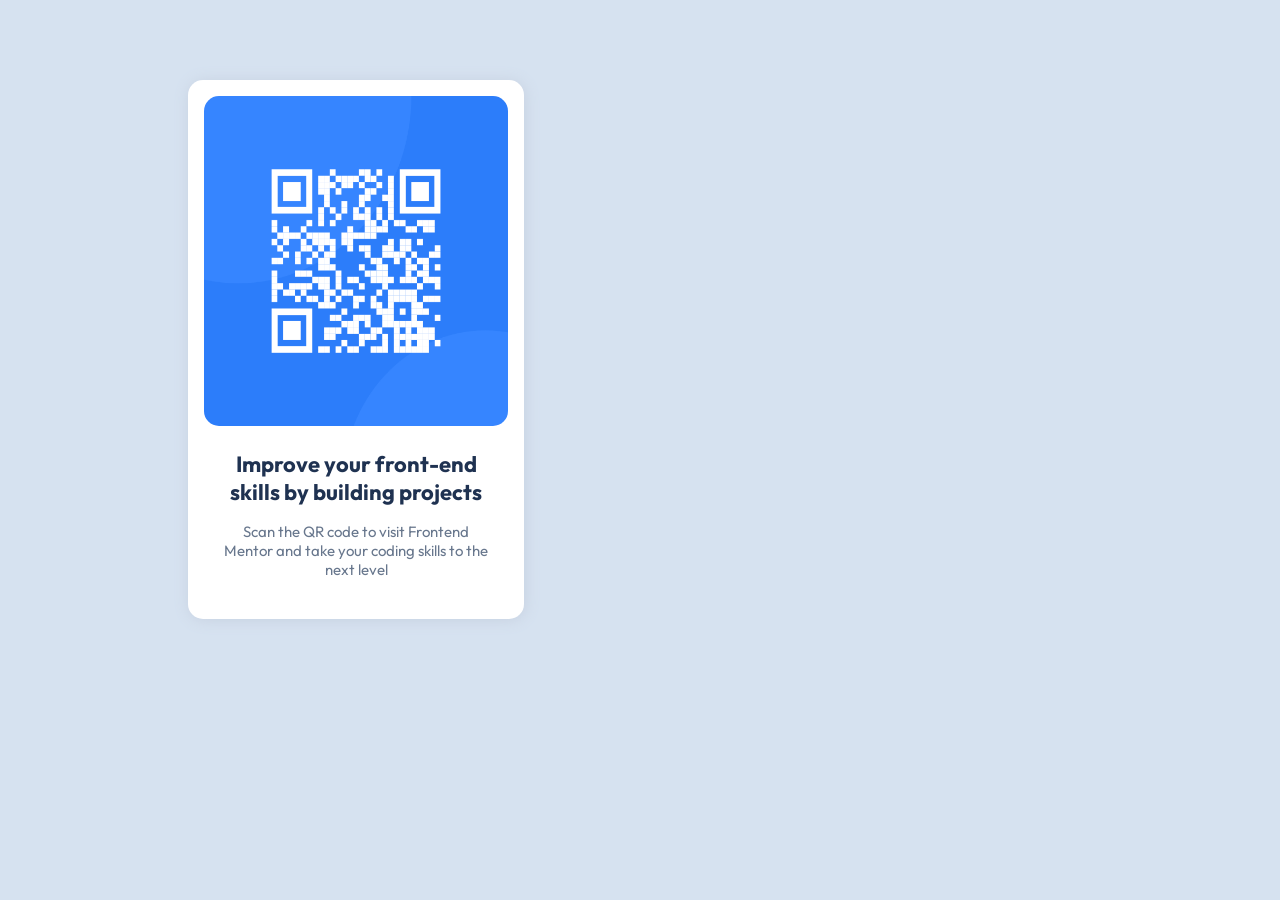
==== index.html @ 4c36acf2 "corrigindo pastas" ====
<!doctype html>
<html lang="pt-br">
  <head>
    <meta charset="UTF-8" />
    <meta name="viewport" content="width=device-width, initial-scale=1.0" />
    <link rel="stylesheet" href="styles.css" />
    <link rel="icon" type="image/x-icon" href="./images/favicon-32x32.png" />
    <title>QR Code</title>
  </head>
  <body>
    <section>
      <div class="card">
        <img alt="QR CODE em fundo azul" src="./images/image-qr-code.png" />
        <h1>Improve your front-end skills by building projects</h1>
        <p>
          Scan the QR code to visit Frontend Mentor and take your coding skills
          to the next level
        </p>
      </div>
    </section>
  </body>
</html>
---- styles.css ----
@import url('https://fonts.googleapis.com/css2?family=Outfit:wght@100..900&display=swap');


body {
    background-color: #d6e2f0;
}

.card{ 
    background-color: white;
    padding: 20px;
    display: flex;
    flex-direction: column; 
    padding: 16px 16px 40px 16px;
    border-radius: 15px; 
    justify-content: center;
    justify-self: center;
    align-items: center;
    height: 483px;
    width: 304px;
    margin: 80px 180px;
    box-shadow:   1px 1px 15px    #c7d1e0;
}
img { 

  width: 100%;
  height: 100%; 
  border-radius: 15px;
  padding: 0;
  margin-bottom: 24px;
}


h1 {
    font-family: "Outfit";
    font-weight: 700;
    color: #1f3251;
    font-size: 22px;
    text-align: center; 
    padding: 0px;
    margin:0 16px 16px 16px;
}

p {
    font-family: "Outfit";
    font-weight: 400;
    font-size: 15px;
    color: #68778d;
    text-align: center; 
    margin:0 16px  0 16px;
}
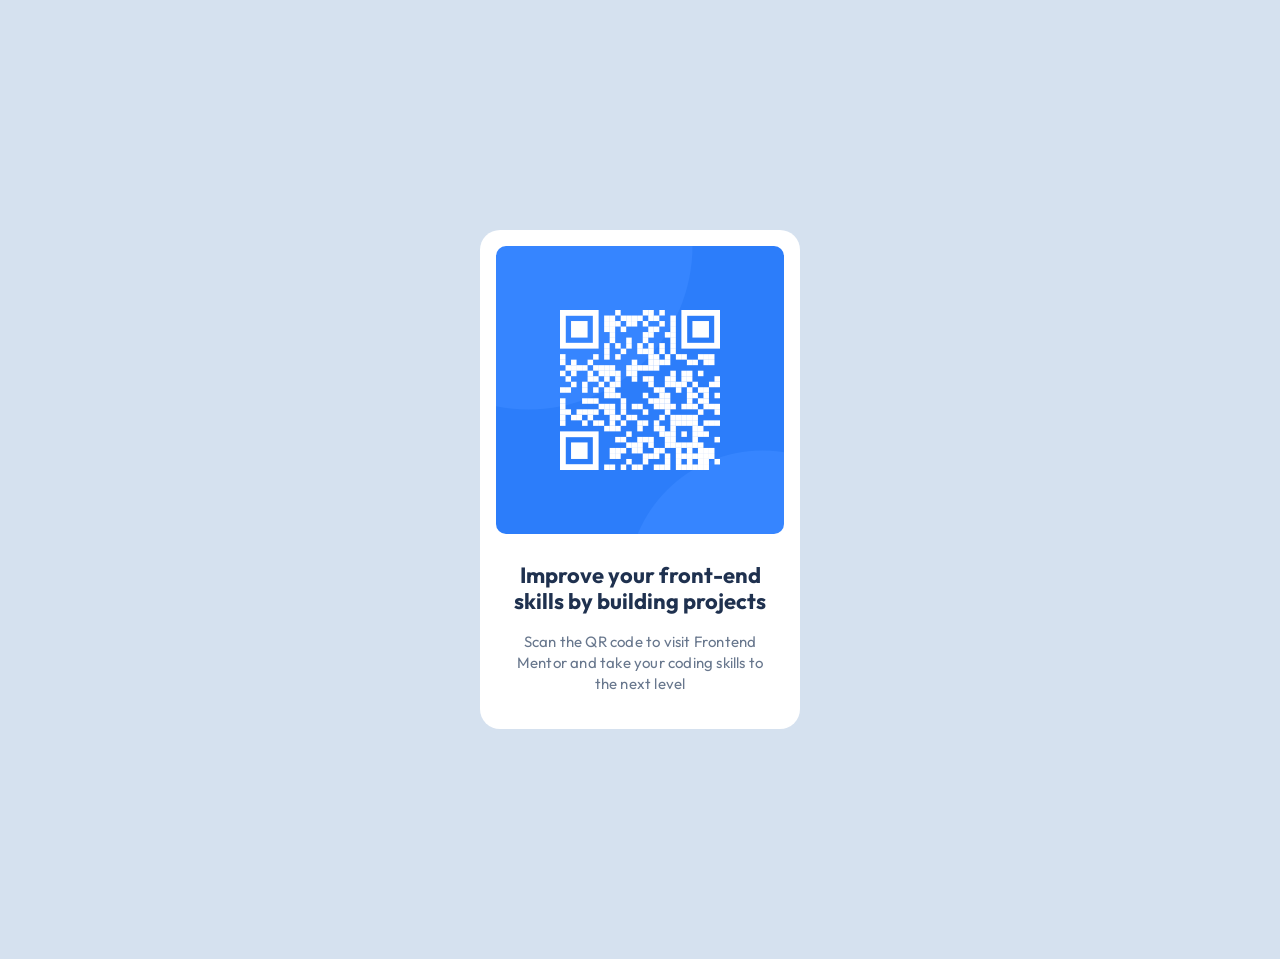
==== commit 9f4e576a: "corrigindo css e adicionand responsividade para telas pequenas" ====
--- a/index.html
+++ b/index.html
@@ -4,6 +4,12 @@
     <meta charset="UTF-8" />
     <meta name="viewport" content="width=device-width, initial-scale=1.0" />
     <link rel="stylesheet" href="styles.css" />
+    <link rel="preconnect" href="https://fonts.googleapis.com" />
+    <link rel="preconnect" href="https://fonts.gstatic.com" crossorigin />
+    <link
+      href="https://fonts.googleapis.com/css2?family=Outfit:wght@100..900&display=swap"
+      rel="stylesheet"
+    />
     <link rel="icon" type="image/x-icon" href="./images/favicon-32x32.png" />
     <title>QR Code</title>
   </head>
--- a/styles.css
+++ b/styles.css
@@ -1,50 +1,57 @@
-@import url('https://fonts.googleapis.com/css2?family=Outfit:wght@100..900&display=swap');
-
-
-body {
-    background-color: #d6e2f0;
+* {
+  margin: 0;
+  padding: 0;
+  box-sizing: border-box;
+  font-family: "Outfit", sans-serif;
 }
 
-.card{ 
-    background-color: white;
-    padding: 20px;
-    display: flex;
-    flex-direction: column; 
-    padding: 16px 16px 40px 16px;
-    border-radius: 15px; 
-    justify-content: center;
-    justify-self: center;
-    align-items: center;
-    height: 483px;
-    width: 304px;
-    margin: 80px 180px;
-    box-shadow:   1px 1px 15px    #c7d1e0;
-}
-img { 
+:root {
+  --primary-background: #d5e1ef;
+  --card-background: #ffffff;
 
-  width: 100%;
-  height: 100%; 
-  border-radius: 15px;
-  padding: 0;
-  margin-bottom: 24px;
+  --title-primary-color: #1f314f;
+  --text-primary-color: #68778d;
 }
 
-
+@media (max-width: 1440px) {
+}
+body {
+  background-color: var(--primary-background);
+}
+.card {
+  background-color: var(--card-background);
+  margin: 230px auto;
+  padding: 16px 16px 40px;
+  height: 499px;
+  width: 320px;
+  border-radius: 20px;
+}
+img {
+  height: 288px;
+  width: auto;
+  border-radius: 10px;
+}
 h1 {
-    font-family: "Outfit";
-    font-weight: 700;
-    color: #1f3251;
-    font-size: 22px;
-    text-align: center; 
-    padding: 0px;
-    margin:0 16px 16px 16px;
+  font-size: 22px;
+  font-weight: bold;
+  color: var(--title-primary-color);
+  line-height: 120%;
+  letter-spacing: 0;
+  margin: 24px 16px 0 16px;
+  text-align: center;
 }
 
 p {
-    font-family: "Outfit";
-    font-weight: 400;
-    font-size: 15px;
-    color: #68778d;
-    text-align: center; 
-    margin:0 16px  0 16px;
-}+  font-size: 15px;
+  color: var(--text-primary-color);
+  line-height: 140%;
+  letter-spacing: 0.2px;
+  text-align: center;
+  margin: 16px 16px 0 16px;
+}
+
+@media (max-width: 376px) {
+   .card{
+    margin: 156px auto;
+   }
+}
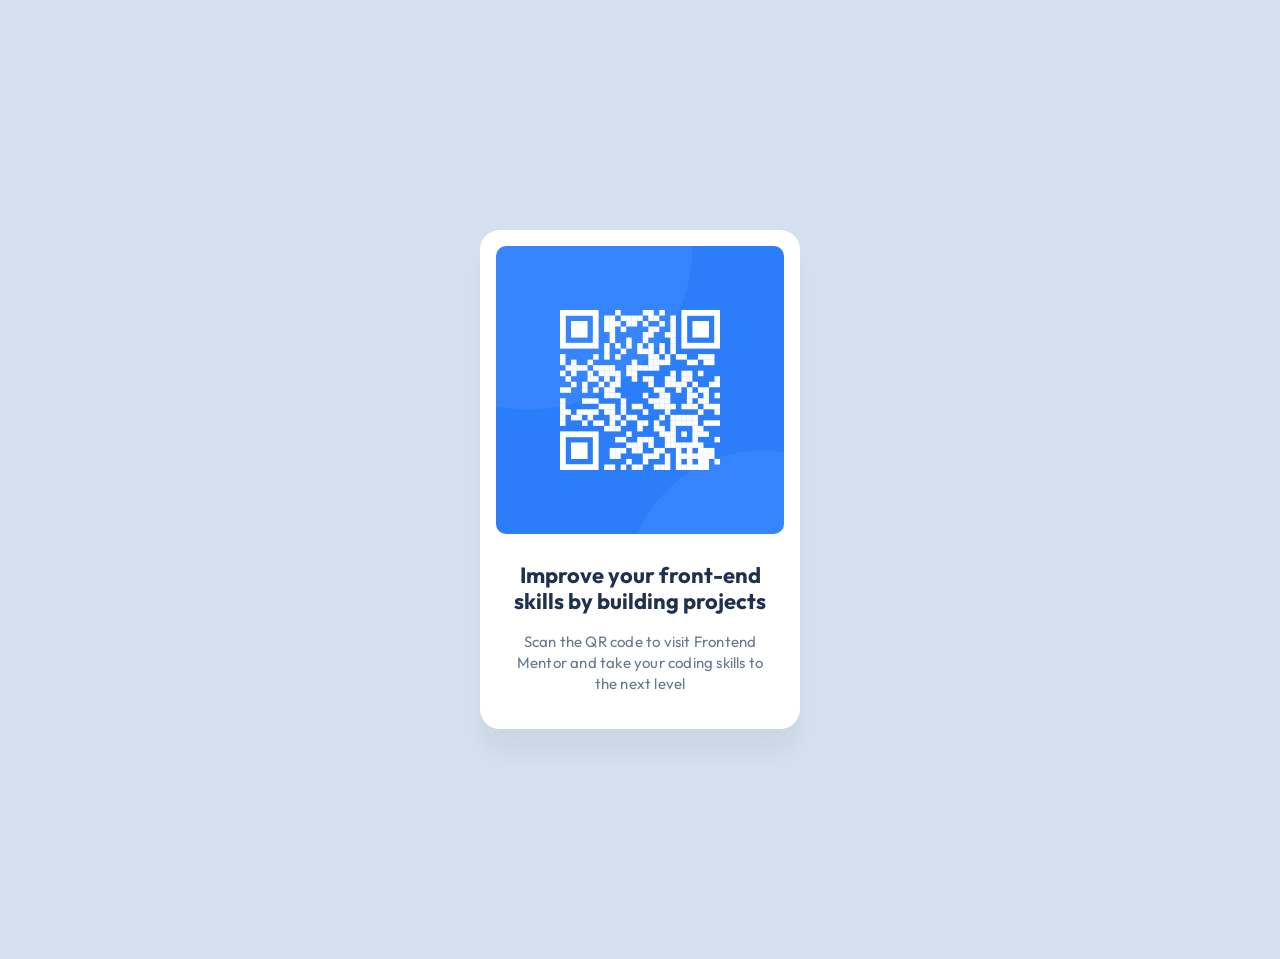
==== commit e71b0e2b: "adicao de aria label para acessibilidade" ====
--- a/index.html
+++ b/index.html
@@ -14,15 +14,18 @@
     <title>QR Code</title>
   </head>
   <body>
-    <section>
+    <main aria-labelledby="qr-title">
       <div class="card">
-        <img alt="QR CODE em fundo azul" src="./images/image-qr-code.png" />
+        <img
+          alt="QR Code para acessar o Frontend Mentor"
+          src="./images/image-qr-code.png"
+        />
         <h1>Improve your front-end skills by building projects</h1>
         <p>
           Scan the QR code to visit Frontend Mentor and take your coding skills
           to the next level
         </p>
       </div>
-    </section>
+    </main>
   </body>
 </html>
--- a/styles.css
+++ b/styles.css
@@ -25,6 +25,7 @@
   height: 499px;
   width: 320px;
   border-radius: 20px;
+  box-shadow: 0 25px 25px 0 rgba(0, 0, 0, 0.0477);
 }
 img {
   height: 288px;
@@ -51,7 +52,7 @@
 }
 
 @media (max-width: 376px) {
-   .card{
+  .card {
     margin: 156px auto;
-   }
+  }
 }
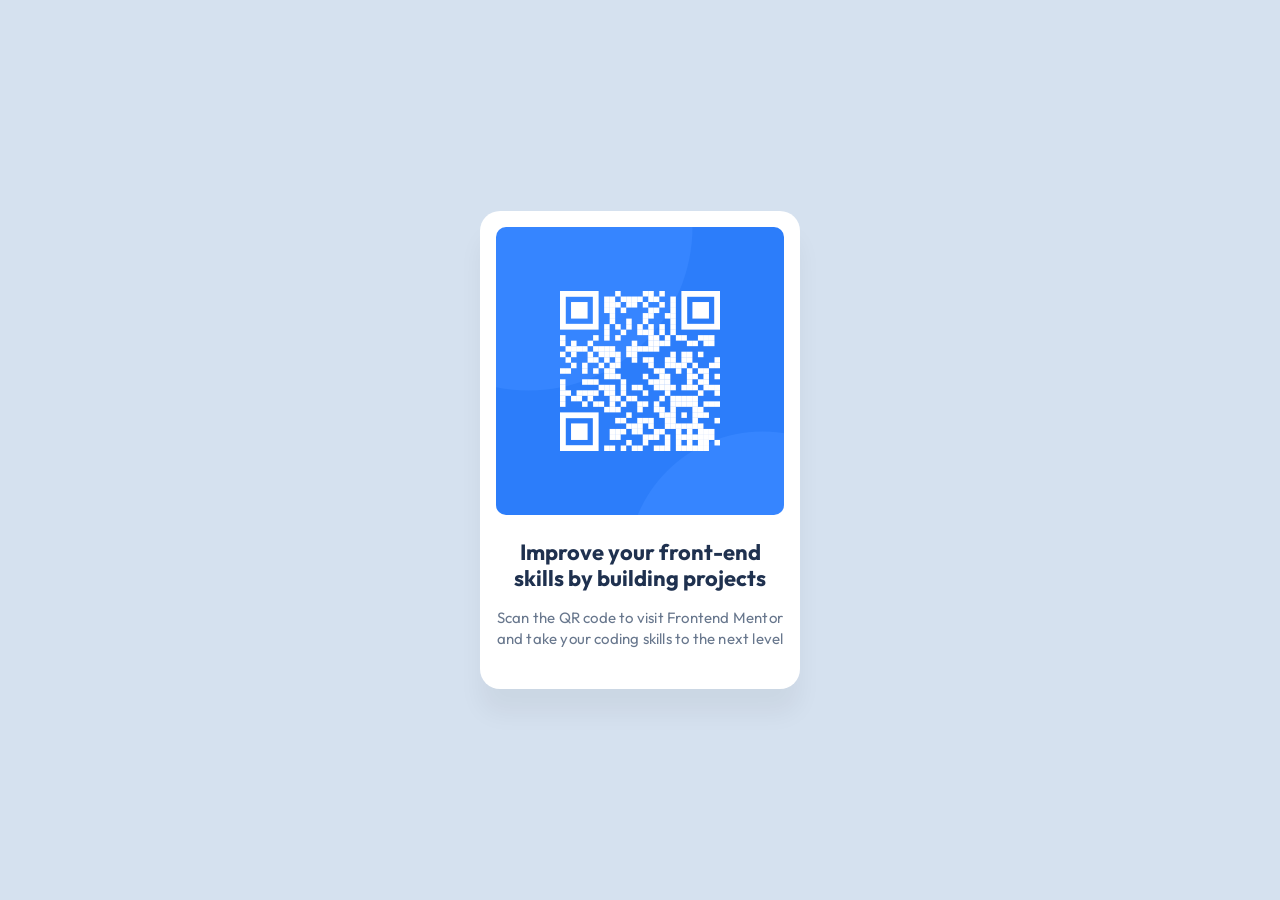
==== commit 346a0d1c: "treinando com flexbox" ====
--- a/index.html
+++ b/index.html
@@ -14,12 +14,12 @@
     <title>QR Code</title>
   </head>
   <body>
-    <main aria-labelledby="qr-title">
-      <div class="card">
-        <img
-          alt="QR Code para acessar o Frontend Mentor"
-          src="./images/image-qr-code.png"
-        />
+    <main aria-labelledby="qr-title" class="card">
+      <img
+        alt="QR Code para acessar o Frontend Mentor"
+        src="./images/image-qr-code.png"
+      />
+      <div class="content">
         <h1>Improve your front-end skills by building projects</h1>
         <p>
           Scan the QR code to visit Frontend Mentor and take your coding skills
--- a/styles.css
+++ b/styles.css
@@ -13,46 +13,47 @@
   --text-primary-color: #68778d;
 }
 
-@media (max-width: 1440px) {
-}
 body {
   background-color: var(--primary-background);
+  display: flex;
+  justify-content: center;
+  align-items: center;
+  height: 100vh;
+  justify-content: center;
+  text-align: center;
 }
 .card {
   background-color: var(--card-background);
-  margin: 230px auto;
-  padding: 16px 16px 40px;
-  height: 499px;
-  width: 320px;
   border-radius: 20px;
   box-shadow: 0 25px 25px 0 rgba(0, 0, 0, 0.0477);
+  max-width: 320px;
+  max-height: 499px;
+  padding: 16px 16px 40px 16px;
 }
-img {
-  height: 288px;
-  width: auto;
+
+.card img {
+  width: 100%;
   border-radius: 10px;
+  display: block;
 }
-h1 {
+.card .content {
+  margin-top: 24px;
+  padding: 0px´16px 40px 16px;
+  display: flex;
+  flex-direction: column;
+  gap: 16px;
+}
+.card h1 {
   font-size: 22px;
   font-weight: bold;
   color: var(--title-primary-color);
   line-height: 120%;
   letter-spacing: 0;
-  margin: 24px 16px 0 16px;
-  text-align: center;
 }
 
-p {
+.card p {
   font-size: 15px;
   color: var(--text-primary-color);
   line-height: 140%;
   letter-spacing: 0.2px;
-  text-align: center;
-  margin: 16px 16px 0 16px;
 }
-
-@media (max-width: 376px) {
-  .card {
-    margin: 156px auto;
-  }
-}
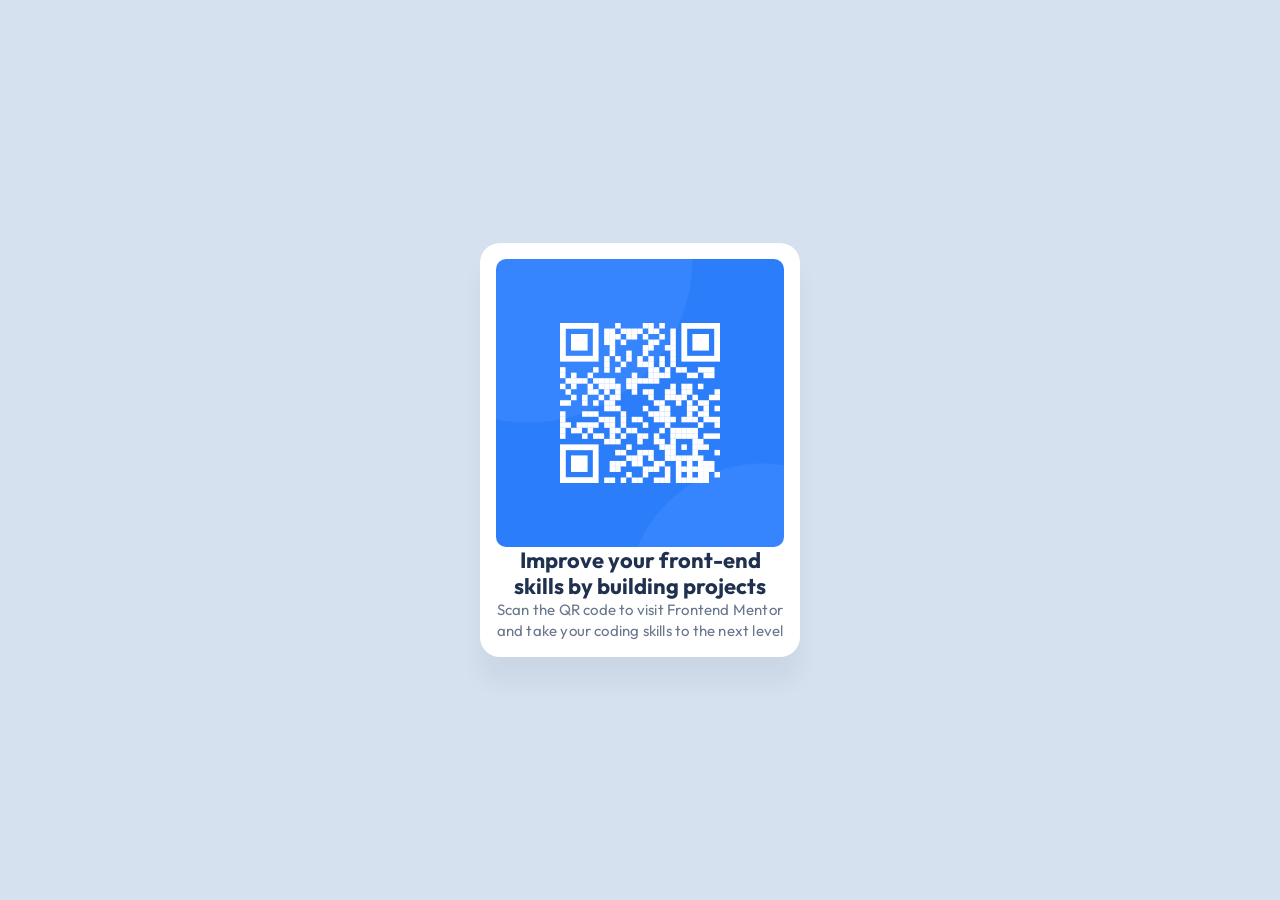
==== commit 6b43025d: "teste flex" ====
--- a/index.html
+++ b/index.html
@@ -13,6 +13,7 @@
     <link rel="icon" type="image/x-icon" href="./images/favicon-32x32.png" />
     <title>QR Code</title>
   </head>
+
   <body>
     <main aria-labelledby="qr-title" class="card">
       <img
--- a/styles.css
+++ b/styles.css
@@ -11,49 +11,47 @@
 
   --title-primary-color: #1f314f;
   --text-primary-color: #68778d;
-}
-
+} 
+ 
 body {
   background-color: var(--primary-background);
   display: flex;
   justify-content: center;
   align-items: center;
   height: 100vh;
-  justify-content: center;
-  text-align: center;
 }
 .card {
-  background-color: var(--card-background);
+  background-color: var(--card-background); 
   border-radius: 20px;
   box-shadow: 0 25px 25px 0 rgba(0, 0, 0, 0.0477);
   max-width: 320px;
   max-height: 499px;
-  padding: 16px 16px 40px 16px;
+  text-align: center; 
+  padding: 16px;
 }
-
-.card img {
+.card img { 
   width: 100%;
+  margin: 0 auto;
   border-radius: 10px;
   display: block;
 }
-.card .content {
-  margin-top: 24px;
-  padding: 0px´16px 40px 16px;
-  display: flex;
-  flex-direction: column;
-  gap: 16px;
-}
-.card h1 {
+h1 {
   font-size: 22px;
   font-weight: bold;
   color: var(--title-primary-color);
   line-height: 120%;
-  letter-spacing: 0;
+  letter-spacing: 0; 
 }
 
 .card p {
   font-size: 15px;
   color: var(--text-primary-color);
   line-height: 140%;
-  letter-spacing: 0.2px;
+  letter-spacing: 0.2px; 
 }
+
+@media (max-width: 376px) {
+  .card {
+    margin: 156px auto;
+  }
+}
